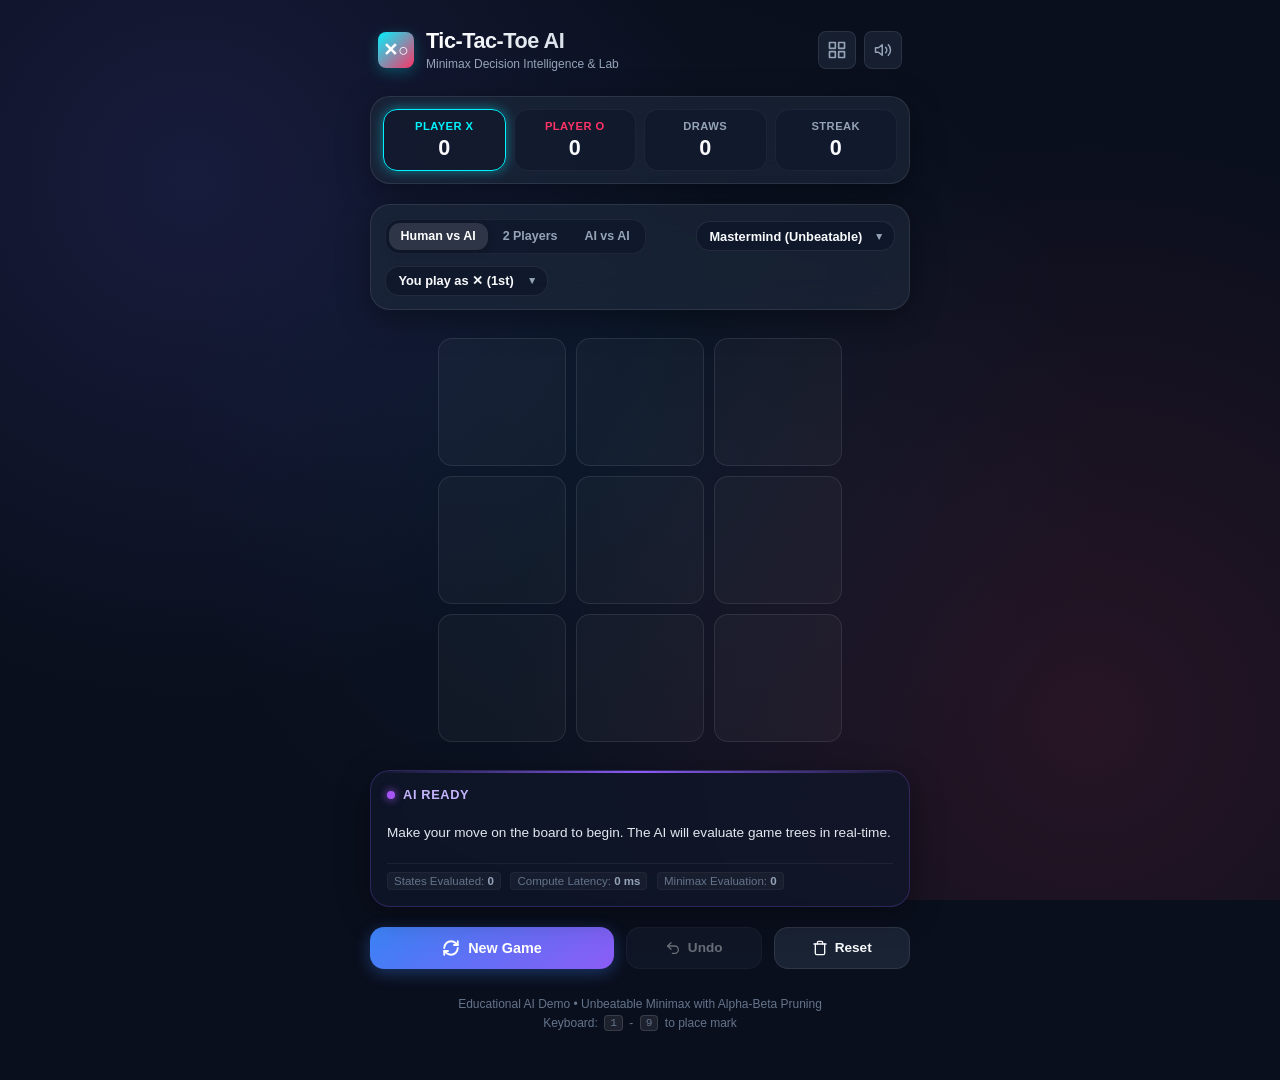
==== index.html @ a11e4f68 "Initial commit: Tic-Tac-Toe AI Showcase & Lab" ====
<!DOCTYPE html>
<html lang="en">
<head>
  <meta charset="UTF-8" />
  <meta name="viewport" content="width=device-width, initial-scale=1.0" />
  <meta name="description" content="An interactive showcase of Tic-Tac-Toe with an unbeatable Minimax AI, Alpha-Beta pruning, real-time reasoning analysis, and dynamic move heatmap." />
  <title>Tic-Tac-Toe AI Showcase & Lab</title>
  <link rel="stylesheet" href="style.css" />
</head>
<body>
  <!-- Confetti Particle Canvas -->
  <canvas id="confettiCanvas"></canvas>

  <main class="app-container">
    <!-- Header -->
    <header class="app-header">
      <div class="logo-group">
        <div class="logo-icon">✕○</div>
        <div class="header-title">
          <h1>Tic-Tac-Toe AI</h1>
          <span class="tagline">Minimax Decision Intelligence & Lab</span>
        </div>
      </div>
      <div class="header-actions">
        <!-- Heatmap Analysis Toggle -->
        <button id="toggleHeatmap" class="icon-btn" title="Toggle Move Evaluation Heatmap" aria-label="Toggle Move Evaluation Heatmap">
          <svg width="20" height="20" viewBox="0 0 24 24" fill="none" stroke="currentColor" stroke-width="2" stroke-linecap="round" stroke-linejoin="round">
            <rect x="3" y="3" width="7" height="7"></rect>
            <rect x="14" y="3" width="7" height="7"></rect>
            <rect x="14" y="14" width="7" height="7"></rect>
            <rect x="3" y="14" width="7" height="7"></rect>
          </svg>
        </button>
        <!-- Audio Mute/Unmute Toggle -->
        <button id="toggleAudio" class="icon-btn" title="Toggle Sound FX" aria-label="Toggle Sound FX">
          <svg width="18" height="18" viewBox="0 0 24 24" fill="none" stroke="currentColor" stroke-width="2" stroke-linecap="round" stroke-linejoin="round">
            <polygon points="11 5 6 9 2 9 2 15 6 15 11 19 11 5"></polygon>
            <path d="M19.07 4.93a10 10 0 0 1 0 14.14M15.54 8.46a5 5 0 0 1 0 7.07"></path>
          </svg>
        </button>
      </div>
    </header>

    <!-- Scoreboard -->
    <section class="glass-card scoreboard" aria-label="Scoreboard">
      <div class="score-card" id="cardX">
        <span class="label player-x">Player X</span>
        <span class="val" id="scoreX">0</span>
      </div>
      <div class="score-card" id="cardO">
        <span class="label player-o">Player O</span>
        <span class="val" id="scoreO">0</span>
      </div>
      <div class="score-card">
        <span class="label">Draws</span>
        <span class="val" id="scoreDraws">0</span>
      </div>
      <div class="score-card">
        <span class="label">Streak</span>
        <span class="val" id="scoreStreak">0</span>
      </div>
    </section>

    <!-- Configuration Bar -->
    <section class="glass-card config-panel">
      <!-- Mode Selection -->
      <div class="control-row">
        <div class="segmented-control" role="tablist" aria-label="Game Mode">
          <button class="segment-btn active" data-mode="pvai" role="tab" aria-selected="true">Human vs AI</button>
          <button class="segment-btn" data-mode="pvp" role="tab" aria-selected="false">2 Players</button>
          <button class="segment-btn" data-mode="aivai" role="tab" aria-selected="false">AI vs AI</button>
        </div>

        <!-- AI Difficulty (PvAI only) -->
        <div class="select-wrapper">
          <select id="difficultySelect" class="custom-select" aria-label="AI Difficulty">
            <option value="hard" selected>Mastermind (Unbeatable)</option>
            <option value="medium">Tactician (Medium)</option>
            <option value="easy">Novice (Easy)</option>
          </select>
          <span class="select-arrow">▼</span>
        </div>
      </div>

      <!-- Secondary Controls -->
      <div class="control-row">
        <!-- Play as X or O -->
        <div class="select-wrapper">
          <select id="playerSelect" class="custom-select" aria-label="Play As">
            <option value="X" selected>You play as ✕ (1st)</option>
            <option value="O">You play as ○ (2nd)</option>
          </select>
          <span class="select-arrow">▼</span>
        </div>

        <!-- Speed selector for AI vs AI mode (hidden by default) -->
        <div class="select-wrapper" style="display: none;">
          <select id="speedSelect" class="custom-select" aria-label="Simulation Speed">
            <option value="slow">Speed: 0.5x (Slow)</option>
            <option value="normal" selected>Speed: 1.0x (Normal)</option>
            <option value="fast">Speed: 2.5x (Fast)</option>
          </select>
          <span class="select-arrow">▼</span>
        </div>
      </div>
    </section>

    <!-- Game Status Notification Banner -->
    <div id="statusBanner" class="status-banner" role="alert" aria-live="polite"></div>

    <!-- 3x3 Board -->
    <section class="board-container">
      <div class="board-grid" id="boardGrid">
        <div class="cell" data-index="0" role="button" tabindex="0" aria-label="Cell 1"></div>
        <div class="cell" data-index="1" role="button" tabindex="0" aria-label="Cell 2"></div>
        <div class="cell" data-index="2" role="button" tabindex="0" aria-label="Cell 3"></div>
        <div class="cell" data-index="3" role="button" tabindex="0" aria-label="Cell 4"></div>
        <div class="cell" data-index="4" role="button" tabindex="0" aria-label="Cell 5"></div>
        <div class="cell" data-index="5" role="button" tabindex="0" aria-label="Cell 6"></div>
        <div class="cell" data-index="6" role="button" tabindex="0" aria-label="Cell 7"></div>
        <div class="cell" data-index="7" role="button" tabindex="0" aria-label="Cell 8"></div>
        <div class="cell" data-index="8" role="button" tabindex="0" aria-label="Cell 9"></div>
      </div>
      <!-- SVG Strike Line Overlay -->
      <svg id="strikeSvg" class="strike-svg-overlay" xmlns="http://www.w3.org/2000/svg"></svg>
    </section>

    <!-- AI Brain & Move Explanation Panel -->
    <section class="glass-card ai-brain-card" aria-label="AI Reasoning Panel">
      <div class="ai-header">
        <div class="ai-status-indicator">
          <span class="pulse-dot" id="pulseDot"></span>
          <span id="aiStatusText">AI Ready</span>
        </div>
      </div>
      <div class="ai-reasoning-text" id="aiReasoning">
        Make your move on the board to begin. The AI will evaluate game trees in real-time.
      </div>
      <div class="ai-metrics">
        <span class="metric-tag">States Evaluated: <b id="metricNodes">0</b></span>
        <span class="metric-tag">Compute Latency: <b id="metricTime">0 ms</b></span>
        <span class="metric-tag">Minimax Evaluation: <b id="metricScore">0</b></span>
      </div>
    </section>

    <!-- Bottom Actions -->
    <section class="actions-row">
      <button id="btnNewGame" class="btn-primary">
        <svg width="18" height="18" viewBox="0 0 24 24" fill="none" stroke="currentColor" stroke-width="2.5" stroke-linecap="round" stroke-linejoin="round">
          <path d="M3 12a9 9 0 0 1 9-9 9.75 9.75 0 0 1 6.74 2.74L21 8"></path>
          <path d="M21 3v5h-5"></path>
          <path d="M21 12a9 9 0 0 1-9 9 9.75 9.75 0 0 1-6.74-2.74L3 16"></path>
          <path d="M3 21v-5h5"></path>
        </svg>
        New Game
      </button>

      <button id="btnUndo" class="btn-secondary" disabled>
        <svg width="16" height="16" viewBox="0 0 24 24" fill="none" stroke="currentColor" stroke-width="2" stroke-linecap="round" stroke-linejoin="round">
          <path d="M9 14 4 9l5-5"></path>
          <path d="M4 9h10.5a5.5 5.5 0 0 1 5.5 5.5v0a5.5 5.5 0 0 1-5.5 5.5H11"></path>
        </svg>
        Undo
      </button>

      <button id="btnResetStats" class="btn-secondary" title="Reset Scoreboard">
        <svg width="16" height="16" viewBox="0 0 24 24" fill="none" stroke="currentColor" stroke-width="2" stroke-linecap="round" stroke-linejoin="round">
          <path d="M3 6h18"></path>
          <path d="M19 6v14c0 1-1 2-2 2H7c-1 0-2-1-2-2V6"></path>
          <path d="M8 6V4c0-1 1-2 2-2h4c1 0 2 1 2 2v2"></path>
        </svg>
        Reset
      </button>
    </section>

    <!-- Footer -->
    <footer class="app-footer">
      <div>Educational AI Demo • Unbeatable Minimax with Alpha-Beta Pruning</div>
      <div class="keyboard-hint">
        <span>Keyboard:</span>
        <span class="kbd-tag">1</span> - <span class="kbd-tag">9</span> to place mark
      </div>
    </footer>
  </main>

  <!-- Scripts -->
  <script src="game.js"></script>
  <script src="ai.js"></script>
  <script src="audio.js"></script>
  <script src="app.js"></script>
</body>
</html>
---- style.css ----
/**
 * Modern Glassmorphism & Cyber-Chic Stylesheet for Tic-Tac-Toe AI Showcase
 */

:root {
  --bg-primary: #0a0f1d;
  --bg-secondary: #0f172a;
  --card-bg: rgba(30, 41, 59, 0.65);
  --card-border: rgba(255, 255, 255, 0.09);
  --cell-bg: rgba(255, 255, 255, 0.03);
  --cell-hover: rgba(255, 255, 255, 0.08);
  --cell-active: rgba(255, 255, 255, 0.12);
  
  --color-x: #00f2fe;
  --color-x-glow: rgba(0, 242, 254, 0.45);
  --color-o: #ff3366;
  --color-o-glow: rgba(255, 51, 102, 0.45);
  
  --color-win: #10b981;
  --color-win-glow: rgba(16, 185, 129, 0.4);
  --color-draw: #f59e0b;
  --color-loss: #ef4444;

  --accent-purple: #8b5cf6;
  --text-main: #f8fafc;
  --text-muted: #94a3b8;
  --text-subtle: #64748b;

  --radius-sm: 8px;
  --radius-md: 14px;
  --radius-lg: 20px;
  --radius-xl: 28px;

  --transition-fast: 0.15s ease;
  --transition-normal: 0.25s cubic-bezier(0.4, 0, 0.2, 1);
  --transition-slow: 0.4s cubic-bezier(0.16, 1, 0.3, 1);
}

* {
  box-sizing: border-box;
  margin: 0;
  padding: 0;
  -webkit-tap-highlight-color: transparent;
}

body {
  font-family: -apple-system, BlinkMacSystemFont, "Segoe UI", Roboto, Helvetica, Arial, sans-serif;
  background-color: var(--bg-primary);
  background-image: 
    radial-gradient(circle at 15% 20%, rgba(99, 102, 241, 0.15) 0%, transparent 40%),
    radial-gradient(circle at 85% 80%, rgba(244, 63, 94, 0.12) 0%, transparent 45%),
    radial-gradient(circle at 50% 50%, rgba(14, 165, 233, 0.06) 0%, transparent 60%);
  background-attachment: fixed;
  color: var(--text-main);
  min-height: 100vh;
  display: flex;
  flex-direction: column;
  align-items: center;
  justify-content: flex-start;
  padding: 1.5rem 1rem 3rem;
  overflow-x: hidden;
}

/* Canvas Confetti */
#confettiCanvas {
  position: fixed;
  top: 0;
  left: 0;
  width: 100vw;
  height: 100vh;
  pointer-events: none;
  z-index: 9999;
}

/* Main Container */
.app-container {
  width: 100%;
  max-width: 540px;
  display: flex;
  flex-direction: column;
  gap: 1.25rem;
}

/* Header */
.app-header {
  display: flex;
  justify-content: space-between;
  align-items: center;
  padding: 0.25rem 0.5rem;
}

.logo-group {
  display: flex;
  align-items: center;
  gap: 0.75rem;
}

.logo-icon {
  width: 36px;
  height: 36px;
  background: linear-gradient(135deg, var(--color-x), var(--color-o));
  border-radius: var(--radius-sm);
  display: flex;
  align-items: center;
  justify-content: center;
  font-weight: 900;
  font-size: 1.1rem;
  color: #fff;
  box-shadow: 0 4px 14px rgba(0, 242, 254, 0.25);
}

.header-title h1 {
  font-size: 1.35rem;
  font-weight: 700;
  letter-spacing: -0.02em;
  background: linear-gradient(90deg, #ffffff, #cbd5e1);
  -webkit-background-clip: text;
  -webkit-text-fill-color: transparent;
}

.header-title .tagline {
  font-size: 0.75rem;
  color: var(--text-muted);
  font-weight: 500;
}

.header-actions {
  display: flex;
  align-items: center;
  gap: 0.5rem;
}

.icon-btn {
  background: var(--card-bg);
  border: 1px solid var(--card-border);
  color: var(--text-muted);
  width: 38px;
  height: 38px;
  border-radius: var(--radius-sm);
  display: inline-flex;
  align-items: center;
  justify-content: center;
  cursor: pointer;
  transition: var(--transition-fast);
  backdrop-filter: blur(12px);
}

.icon-btn:hover {
  background: var(--cell-hover);
  color: var(--text-main);
  border-color: rgba(255, 255, 255, 0.2);
}

.icon-btn.active {
  background: rgba(139, 92, 246, 0.2);
  border-color: var(--accent-purple);
  color: #c4b5fd;
}

/* Glass Card */
.glass-card {
  background: var(--card-bg);
  border: 1px solid var(--card-border);
  border-radius: var(--radius-lg);
  backdrop-filter: blur(16px);
  -webkit-backdrop-filter: blur(16px);
  box-shadow: 0 8px 32px 0 rgba(0, 0, 0, 0.36);
  padding: 1rem;
}

/* Scoreboard */
.scoreboard {
  display: grid;
  grid-template-columns: repeat(4, 1fr);
  gap: 0.5rem;
  padding: 0.75rem;
}

.score-card {
  background: rgba(15, 23, 42, 0.6);
  border: 1px solid rgba(255, 255, 255, 0.05);
  border-radius: var(--radius-md);
  padding: 0.6rem 0.4rem;
  text-align: center;
  display: flex;
  flex-direction: column;
  gap: 0.2rem;
  transition: var(--transition-normal);
  position: relative;
  overflow: hidden;
}

.score-card.active-turn {
  border-color: var(--color-x);
  box-shadow: 0 0 12px var(--color-x-glow);
}

.score-card.active-turn-o {
  border-color: var(--color-o);
  box-shadow: 0 0 12px var(--color-o-glow);
}

.score-card .label {
  font-size: 0.7rem;
  font-weight: 600;
  text-transform: uppercase;
  letter-spacing: 0.04em;
  color: var(--text-muted);
}

.score-card .label.player-x { color: var(--color-x); }
.score-card .label.player-o { color: var(--color-o); }

.score-card .val {
  font-size: 1.35rem;
  font-weight: 700;
  color: var(--text-main);
  font-variant-numeric: tabular-nums;
}

/* Game Config / Controls Bar */
.config-panel {
  display: flex;
  flex-direction: column;
  gap: 0.75rem;
  padding: 0.85rem;
}

.control-row {
  display: flex;
  align-items: center;
  justify-content: space-between;
  gap: 0.75rem;
  flex-wrap: wrap;
}

.segmented-control {
  display: inline-flex;
  background: rgba(15, 23, 42, 0.7);
  border: 1px solid rgba(255, 255, 255, 0.06);
  border-radius: var(--radius-md);
  padding: 3px;
  gap: 3px;
}

.segment-btn {
  background: transparent;
  border: none;
  color: var(--text-muted);
  font-size: 0.78rem;
  font-weight: 600;
  padding: 0.4rem 0.75rem;
  border-radius: calc(var(--radius-md) - 3px);
  cursor: pointer;
  transition: var(--transition-fast);
}

.segment-btn:hover {
  color: var(--text-main);
}

.segment-btn.active {
  background: rgba(255, 255, 255, 0.12);
  color: #fff;
  box-shadow: 0 2px 8px rgba(0, 0, 0, 0.2);
}

.select-wrapper {
  position: relative;
  display: inline-flex;
  align-items: center;
}

.custom-select {
  appearance: none;
  background: rgba(15, 23, 42, 0.8);
  border: 1px solid rgba(255, 255, 255, 0.08);
  color: var(--text-main);
  font-size: 0.8rem;
  font-weight: 600;
  padding: 0.4rem 2rem 0.4rem 0.8rem;
  border-radius: var(--radius-md);
  cursor: pointer;
  outline: none;
}

.custom-select:focus {
  border-color: var(--accent-purple);
}

.select-arrow {
  position: absolute;
  right: 0.7rem;
  pointer-events: none;
  font-size: 0.65rem;
  color: var(--text-muted);
}

/* Board Section */
.board-container {
  position: relative;
  width: 100%;
  aspect-ratio: 1 / 1;
  max-width: 420px;
  margin: 0 auto;
  display: flex;
  align-items: center;
  justify-content: center;
  padding: 0.5rem;
}

.board-grid {
  display: grid;
  grid-template-columns: repeat(3, 1fr);
  grid-template-rows: repeat(3, 1fr);
  gap: 10px;
  width: 100%;
  height: 100%;
  position: relative;
}

/* Individual Cell */
.cell {
  background: var(--cell-bg);
  border: 1px solid var(--card-border);
  border-radius: var(--radius-md);
  display: flex;
  align-items: center;
  justify-content: center;
  cursor: pointer;
  position: relative;
  transition: all var(--transition-fast);
  user-select: none;
  overflow: hidden;
}

.cell:hover:not(.occupied):not(.disabled) {
  background: var(--cell-hover);
  border-color: rgba(255, 255, 255, 0.2);
  transform: translateY(-2px);
  box-shadow: 0 6px 20px rgba(0, 0, 0, 0.25);
}

.cell:active:not(.occupied):not(.disabled) {
  transform: scale(0.97);
  background: var(--cell-active);
}

.cell.occupied {
  cursor: default;
}

.cell.winning-cell {
  background: rgba(16, 185, 129, 0.15);
  border-color: var(--color-win);
  box-shadow: 0 0 20px var(--color-win-glow);
  animation: pulseWin 1.5s infinite alternate ease-in-out;
}

@keyframes pulseWin {
  0% { transform: scale(1); }
  100% { transform: scale(1.03); }
}

/* SVG Marks */
.mark-svg {
  width: 65%;
  height: 65%;
}

.mark-x path {
  stroke: var(--color-x);
  stroke-width: 12;
  stroke-linecap: round;
  filter: drop-shadow(0 0 8px var(--color-x-glow));
  stroke-dasharray: 140;
  stroke-dashoffset: 140;
  animation: drawStroke 0.28s ease forwards;
}

.mark-x path:nth-child(2) {
  animation-delay: 0.12s;
}

.mark-o circle {
  stroke: var(--color-o);
  stroke-width: 12;
  stroke-linecap: round;
  fill: none;
  filter: drop-shadow(0 0 8px var(--color-o-glow));
  stroke-dasharray: 280;
  stroke-dashoffset: 280;
  animation: drawStroke 0.35s ease forwards;
}

@keyframes drawStroke {
  to {
    stroke-dashoffset: 0;
  }
}

/* Heatmap Badge on Cell */
.heatmap-badge {
  position: absolute;
  bottom: 6px;
  right: 6px;
  font-size: 0.65rem;
  font-weight: 700;
  padding: 2px 6px;
  border-radius: 4px;
  pointer-events: none;
  opacity: 0;
  transform: scale(0.8);
  transition: var(--transition-fast);
}

.show-heatmap .heatmap-badge {
  opacity: 1;
  transform: scale(1);
}

.badge-win {
  background: rgba(16, 185, 129, 0.25);
  color: #34d399;
  border: 1px solid rgba(16, 185, 129, 0.4);
}

.badge-draw {
  background: rgba(245, 158, 11, 0.2);
  color: #fbbf24;
  border: 1px solid rgba(245, 158, 11, 0.4);
}

.badge-loss {
  background: rgba(239, 68, 68, 0.2);
  color: #f87171;
  border: 1px solid rgba(239, 68, 68, 0.4);
}

/* SVG Winning Line Overlay */
.strike-svg-overlay {
  position: absolute;
  top: 0;
  left: 0;
  width: 100%;
  height: 100%;
  pointer-events: none;
  z-index: 10;
}

.strike-line {
  stroke: #ffffff;
  stroke-width: 6;
  stroke-linecap: round;
  filter: drop-shadow(0 0 10px rgba(255, 255, 255, 0.8)) drop-shadow(0 0 20px var(--color-win));
  stroke-dasharray: 500;
  stroke-dashoffset: 500;
  animation: drawStrike 0.35s ease-out forwards;
}

@keyframes drawStrike {
  to {
    stroke-dashoffset: 0;
  }
}

/* AI Brain & Pedagogical Reasoning Panel */
.ai-brain-card {
  display: flex;
  flex-direction: column;
  gap: 0.6rem;
  background: rgba(15, 23, 42, 0.75);
  border: 1px solid rgba(139, 92, 246, 0.25);
  position: relative;
  overflow: hidden;
}

.ai-brain-card::before {
  content: '';
  position: absolute;
  top: 0;
  left: 0;
  width: 100%;
  height: 2px;
  background: linear-gradient(90deg, transparent, var(--accent-purple), transparent);
  animation: scanline 2.5s infinite ease-in-out;
}

@keyframes scanline {
  0% { transform: translateX(-100%); }
  100% { transform: translateX(100%); }
}

.ai-header {
  display: flex;
  align-items: center;
  justify-content: space-between;
}

.ai-status-indicator {
  display: flex;
  align-items: center;
  gap: 0.5rem;
  font-size: 0.8rem;
  font-weight: 700;
  color: #c4b5fd;
  text-transform: uppercase;
  letter-spacing: 0.05em;
}

.pulse-dot {
  width: 8px;
  height: 8px;
  border-radius: 50%;
  background: #a855f7;
  box-shadow: 0 0 8px #a855f7;
}

.pulse-dot.thinking {
  background: #38bdf8;
  box-shadow: 0 0 10px #38bdf8;
  animation: pulseDot 0.8s infinite alternate ease-in-out;
}

@keyframes pulseDot {
  0% { transform: scale(0.8); opacity: 0.6; }
  100% { transform: scale(1.4); opacity: 1; }
}

.ai-reasoning-text {
  font-size: 0.85rem;
  line-height: 1.45;
  color: #e2e8f0;
  min-height: 2.6rem;
  display: flex;
  align-items: center;
}

.ai-metrics {
  display: flex;
  align-items: center;
  gap: 0.6rem;
  font-size: 0.72rem;
  color: var(--text-subtle);
  border-top: 1px solid rgba(255, 255, 255, 0.06);
  padding-top: 0.5rem;
  flex-wrap: wrap;
}

.metric-tag {
  background: rgba(255, 255, 255, 0.04);
  padding: 2px 6px;
  border-radius: 4px;
  border: 1px solid rgba(255, 255, 255, 0.04);
}

.metric-tag b {
  color: var(--text-muted);
}

/* Action Buttons */
.actions-row {
  display: flex;
  gap: 0.75rem;
  width: 100%;
}

.btn-primary {
  flex: 2;
  background: linear-gradient(135deg, #3b82f6, #8b5cf6);
  border: none;
  color: #fff;
  font-size: 0.9rem;
  font-weight: 700;
  padding: 0.75rem 1.25rem;
  border-radius: var(--radius-md);
  cursor: pointer;
  display: inline-flex;
  align-items: center;
  justify-content: center;
  gap: 0.5rem;
  transition: var(--transition-fast);
  box-shadow: 0 4px 16px rgba(59, 130, 246, 0.35);
}

.btn-primary:hover {
  transform: translateY(-1px);
  box-shadow: 0 6px 20px rgba(59, 130, 246, 0.45);
}

.btn-primary:active {
  transform: translateY(1px);
}

.btn-secondary {
  flex: 1;
  background: rgba(30, 41, 59, 0.8);
  border: 1px solid var(--card-border);
  color: var(--text-main);
  font-size: 0.85rem;
  font-weight: 600;
  padding: 0.75rem 1rem;
  border-radius: var(--radius-md);
  cursor: pointer;
  display: inline-flex;
  align-items: center;
  justify-content: center;
  gap: 0.4rem;
  transition: var(--transition-fast);
}

.btn-secondary:hover:not(:disabled) {
  background: rgba(255, 255, 255, 0.08);
  border-color: rgba(255, 255, 255, 0.2);
}

.btn-secondary:disabled {
  opacity: 0.4;
  cursor: not-allowed;
}

/* Game Status Banner (Win / Draw) */
.status-banner {
  text-align: center;
  padding: 0.6rem 1rem;
  border-radius: var(--radius-md);
  font-size: 0.95rem;
  font-weight: 700;
  display: none;
  animation: popIn 0.3s cubic-bezier(0.175, 0.885, 0.32, 1.275);
}

.status-banner.show {
  display: block;
}

.status-banner.win-x {
  background: rgba(0, 242, 254, 0.15);
  border: 1px solid var(--color-x);
  color: var(--color-x);
}

.status-banner.win-o {
  background: rgba(255, 51, 102, 0.15);
  border: 1px solid var(--color-o);
  color: var(--color-o);
}

.status-banner.draw {
  background: rgba(245, 158, 11, 0.15);
  border: 1px solid var(--color-draw);
  color: var(--color-draw);
}

@keyframes popIn {
  0% { transform: scale(0.9); opacity: 0; }
  100% { transform: scale(1); opacity: 1; }
}

/* Footer / Educational Tip */
.app-footer {
  text-align: center;
  font-size: 0.75rem;
  color: var(--text-subtle);
  margin-top: 0.5rem;
}

.keyboard-hint {
  display: flex;
  align-items: center;
  justify-content: center;
  gap: 0.4rem;
  margin-top: 0.25rem;
}

.kbd-tag {
  background: rgba(255, 255, 255, 0.08);
  border: 1px solid rgba(255, 255, 255, 0.12);
  padding: 1px 5px;
  border-radius: 4px;
  font-family: monospace;
  font-size: 0.7rem;
}

/* Responsive adjustments */
@media (max-width: 480px) {
  .app-container {
    gap: 1rem;
  }
  .board-container {
    max-width: 320px;
  }
  .header-title h1 {
    font-size: 1.2rem;
  }
  .score-card .val {
    font-size: 1.15rem;
  }
}
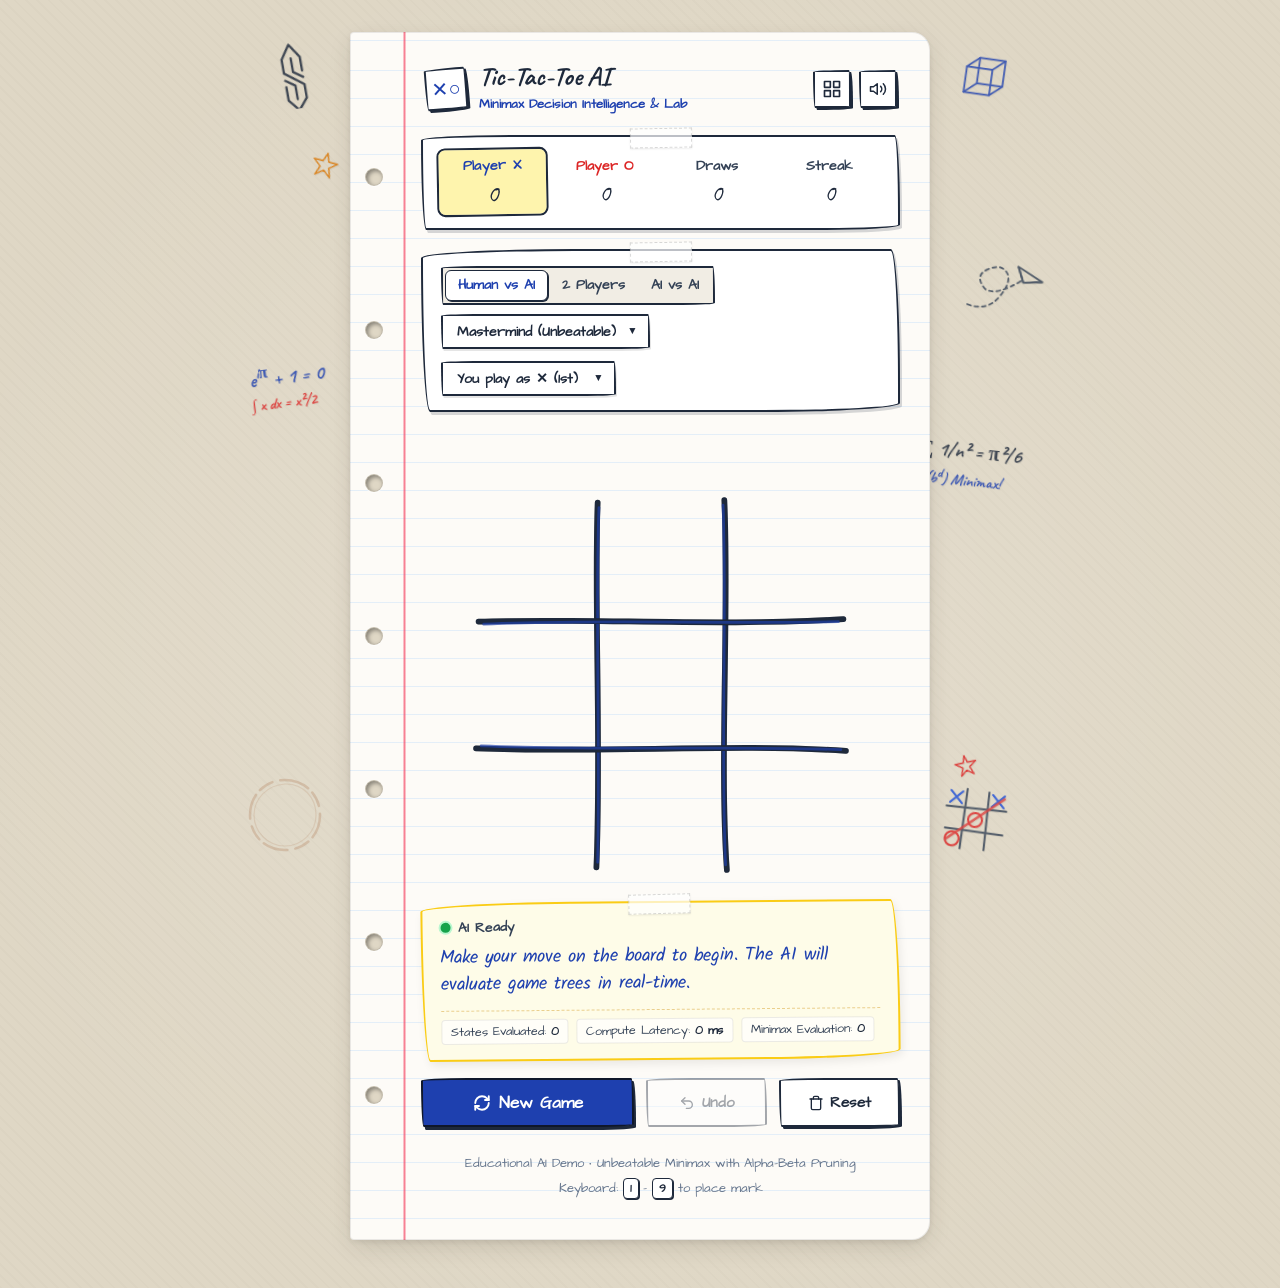
==== commit 67a7de12: "Design experiment: Last page of notebook aesthetic with rough hand-drawn grid, margin doodles, and h" ====
--- a/index.html
+++ b/index.html
@@ -5,13 +5,97 @@
   <meta name="viewport" content="width=device-width, initial-scale=1.0" />
   <meta name="description" content="An interactive showcase of Tic-Tac-Toe with an unbeatable Minimax AI, Alpha-Beta pruning, real-time reasoning analysis, and dynamic move heatmap." />
   <title>Tic-Tac-Toe AI Showcase & Lab</title>
+  <!-- Google Fonts for Notebook & Handwritten Theme -->
+  <link rel="preconnect" href="https://fonts.googleapis.com">
+  <link rel="preconnect" href="https://fonts.gstatic.com" crossorigin>
+  <link href="https://fonts.googleapis.com/css2?family=Architects+Daughter&family=Caveat:wght@400;600;700&family=Kalam:wght@300;400;700&family=Patrick+Hand&family=Permanent+Marker&display=swap" rel="stylesheet">
   <link rel="stylesheet" href="style.css" />
 </head>
 <body>
   <!-- Confetti Particle Canvas -->
   <canvas id="confettiCanvas"></canvas>
 
-  <main class="app-container">
+  <!-- Ambient Notebook Margin Doodles Layer -->
+  <div class="doodle-layer" aria-hidden="true">
+    <!-- Top-Left: The Classic "Cool S" / Super S -->
+    <svg class="doodle doodle-cool-s" viewBox="0 0 50 80">
+      <path d="M 15 25 L 25 10 L 35 25 M 15 25 L 15 40 M 25 25 L 25 40 M 35 25 L 35 40 M 15 40 L 35 55 M 25 40 L 35 47 M 15 48 L 25 55 M 15 55 L 15 70 M 25 55 L 25 70 M 35 55 L 35 70 M 15 70 L 25 82 L 35 70" fill="none" stroke="currentColor" stroke-width="2.5" stroke-linecap="round" stroke-linejoin="round"/>
+    </svg>
+
+    <!-- Top-Right: 3D Impossible Wireframe Cube -->
+    <svg class="doodle doodle-cube" viewBox="0 0 70 70">
+      <polygon points="12,22 42,22 42,52 12,52" fill="none" stroke="currentColor" stroke-width="2" stroke-linecap="round" stroke-linejoin="round"/>
+      <polygon points="26,10 56,10 56,40 26,40" fill="none" stroke="currentColor" stroke-width="2" stroke-linecap="round" stroke-linejoin="round" stroke-dasharray="1 0"/>
+      <line x1="12" y1="22" x2="26" y2="10" stroke="currentColor" stroke-width="2" stroke-linecap="round"/>
+      <line x1="42" y1="22" x2="56" y2="10" stroke="currentColor" stroke-width="2" stroke-linecap="round"/>
+      <line x1="42" y1="52" x2="56" y2="40" stroke="currentColor" stroke-width="2" stroke-linecap="round"/>
+      <line x1="12" y1="52" x2="26" y2="40" stroke="currentColor" stroke-width="2" stroke-linecap="round"/>
+    </svg>
+
+    <!-- Right Margin: Paper Airplane with loop trail -->
+    <svg class="doodle doodle-plane" viewBox="0 0 100 80">
+      <path d="M 10 65 Q 30 75 45 60 T 55 35 T 35 30 T 30 50 Q 40 60 70 45" fill="none" stroke="currentColor" stroke-width="1.8" stroke-dasharray="4 4" stroke-linecap="round"/>
+      <g transform="translate(68, 30) rotate(15)">
+        <polygon points="0,0 28,12 8,16" fill="none" stroke="currentColor" stroke-width="2" stroke-linejoin="round"/>
+        <line x1="0" y1="0" x2="8" y2="16" stroke="currentColor" stroke-width="2"/>
+        <line x1="28" y1="12" x2="16" y2="14" stroke="currentColor" stroke-width="1.5"/>
+      </g>
+    </svg>
+
+    <!-- Left Margin: Math Formula Notes -->
+    <div class="doodle doodle-math doodle-math-1">
+      <span>e<sup>iπ</sup> + 1 = 0</span>
+      <span class="sub-doodle">∫ x dx = x²/2</span>
+    </div>
+
+    <!-- Right Margin: Second Math Note -->
+    <div class="doodle doodle-math doodle-math-2">
+      <span>∑ 1/n² = π²/6</span>
+      <span class="sub-doodle">O(b<sup>d</sup>) Minimax!</span>
+    </div>
+
+    <!-- Hand-drawn 5-point Stars -->
+    <svg class="doodle doodle-star doodle-star-1" viewBox="0 0 40 40">
+      <path d="M 20 4 L 24 15 L 36 15 L 26 23 L 30 35 L 20 27 L 10 35 L 14 23 L 4 15 L 16 15 Z" fill="none" stroke="currentColor" stroke-width="2" stroke-linejoin="round" stroke-linecap="round"/>
+    </svg>
+    <svg class="doodle doodle-star doodle-star-2" viewBox="0 0 40 40">
+      <path d="M 20 5 L 23 15 L 35 15 L 25 22 L 29 33 L 20 26 L 11 33 L 15 22 L 5 15 L 17 15 Z" fill="none" stroke="currentColor" stroke-width="2" stroke-linejoin="round" stroke-linecap="round"/>
+    </svg>
+
+    <!-- Bottom Left: Coffee Ring Stain / Ink Blot -->
+    <svg class="doodle doodle-coffee" viewBox="0 0 90 90">
+      <path d="M 45 10 C 65 10 80 25 80 45 C 80 65 65 80 45 80 C 25 80 10 65 10 45 C 10 25 25 10 45 10 Z" fill="none" stroke="currentColor" stroke-width="2.5" stroke-dasharray="25 6 15 8" stroke-linecap="round"/>
+      <path d="M 46 14 C 63 14 76 27 76 45 C 76 62 62 76 45 76 C 28 76 14 62 14 45 C 14 29 27 15 45 14 Z" fill="none" stroke="currentColor" stroke-width="1.2" opacity="0.6"/>
+    </svg>
+
+    <!-- Bottom Right: Mini Scratched Tic-Tac-Toe Game in the margin -->
+    <svg class="doodle doodle-minigame" viewBox="0 0 70 70">
+      <line x1="24" y1="5" x2="23" y2="65" stroke="currentColor" stroke-width="2" stroke-linecap="round"/>
+      <line x1="46" y1="6" x2="47" y2="64" stroke="currentColor" stroke-width="2" stroke-linecap="round"/>
+      <line x1="5" y1="24" x2="65" y2="23" stroke="currentColor" stroke-width="2" stroke-linecap="round"/>
+      <line x1="6" y1="46" x2="64" y2="47" stroke="currentColor" stroke-width="2" stroke-linecap="round"/>
+      <!-- Moves in mini game -->
+      <path d="M 8 8 L 20 20 M 20 8 L 8 20" stroke="#1d4ed8" stroke-width="2" stroke-linecap="round"/>
+      <circle cx="35" cy="35" r="7" fill="none" stroke="#dc2626" stroke-width="2"/>
+      <path d="M 50 8 L 62 20 M 62 8 L 50 20" stroke="#1d4ed8" stroke-width="2" stroke-linecap="round"/>
+      <circle cx="14" cy="56" r="7" fill="none" stroke="#dc2626" stroke-width="2"/>
+      <path d="M 8 57 L 62 11" stroke="#dc2626" stroke-width="2.5" stroke-linecap="round" opacity="0.8"/>
+    </svg>
+  </div>
+
+  <div class="notebook-sheet">
+    <!-- Notebook Binder Punch Holes / Spiral Rings -->
+    <div class="notebook-holes" aria-hidden="true">
+      <span class="hole"></span>
+      <span class="hole"></span>
+      <span class="hole"></span>
+      <span class="hole"></span>
+      <span class="hole"></span>
+      <span class="hole"></span>
+      <span class="hole"></span>
+    </div>
+
+    <main class="app-container">
     <!-- Header -->
     <header class="app-header">
       <div class="logo-group">
@@ -108,8 +192,21 @@
     <!-- Game Status Notification Banner -->
     <div id="statusBanner" class="status-banner" role="alert" aria-live="polite"></div>
 
-    <!-- 3x3 Board -->
+    <!-- 3x3 Board with Rough Hand-Drawn Grid -->
     <section class="board-container">
+      <!-- SVG Rough Hand-Drawn Grid Lines (# Hash Mark) -->
+      <svg id="roughGridSvg" class="rough-grid-svg" viewBox="0 0 300 300" preserveAspectRatio="none" xmlns="http://www.w3.org/2000/svg" aria-hidden="true">
+        <!-- 2 Vertical rough ballpoint lines with hand-drawn wobble and double stroke -->
+        <path class="rough-line rough-v1" d="M 100 6 C 97 85, 103 195, 99 294" />
+        <path class="rough-line rough-v1-double" d="M 101 10 C 98 88, 102 192, 100 290" />
+        <path class="rough-line rough-v2" d="M 200 4 C 204 90, 196 210, 202 296" />
+        <path class="rough-line rough-v2-double" d="M 199 8 C 202 92, 197 208, 201 292" />
+        <!-- 2 Horizontal rough ballpoint lines with hand-drawn wobble and double stroke -->
+        <path class="rough-line rough-h1" d="M 6 100 C 92 97, 195 104, 294 98" />
+        <path class="rough-line rough-h1-double" d="M 10 102 C 94 98, 193 102, 290 100" />
+        <path class="rough-line rough-h2" d="M 4 200 C 105 204, 208 196, 296 202" />
+        <path class="rough-line rough-h2-double" d="M 8 198 C 103 202, 206 198, 292 201" />
+      </svg>
       <div class="board-grid" id="boardGrid">
         <div class="cell" data-index="0" role="button" tabindex="0" aria-label="Cell 1"></div>
         <div class="cell" data-index="1" role="button" tabindex="0" aria-label="Cell 2"></div>
@@ -182,6 +279,7 @@
       </div>
     </footer>
   </main>
+  </div><!-- /.notebook-sheet -->
 
   <!-- Scripts -->
   <script src="game.js"></script>
--- a/style.css
+++ b/style.css
@@ -1,39 +1,39 @@
 /**
- * Modern Glassmorphism & Cyber-Chic Stylesheet for Tic-Tac-Toe AI Showcase
+ * 📝 Last Page of Notebook Theme - Tic-Tac-Toe AI Showcase
+ * Authentic handwritten typography, rough hand-drawn grid, margin doodles, and ballpoint pen marks.
  */
 
 :root {
-  --bg-primary: #0a0f1d;
-  --bg-secondary: #0f172a;
-  --card-bg: rgba(30, 41, 59, 0.65);
-  --card-border: rgba(255, 255, 255, 0.09);
-  --cell-bg: rgba(255, 255, 255, 0.03);
-  --cell-hover: rgba(255, 255, 255, 0.08);
-  --cell-active: rgba(255, 255, 255, 0.12);
-  
-  --color-x: #00f2fe;
-  --color-x-glow: rgba(0, 242, 254, 0.45);
-  --color-o: #ff3366;
-  --color-o-glow: rgba(255, 51, 102, 0.45);
-  
-  --color-win: #10b981;
-  --color-win-glow: rgba(16, 185, 129, 0.4);
-  --color-draw: #f59e0b;
-  --color-loss: #ef4444;
-
-  --accent-purple: #8b5cf6;
-  --text-main: #f8fafc;
-  --text-muted: #94a3b8;
-  --text-subtle: #64748b;
-
-  --radius-sm: 8px;
-  --radius-md: 14px;
-  --radius-lg: 20px;
-  --radius-xl: 28px;
-
+  /* Desk & Notebook Canvas */
+  --desk-bg: #dfd7c5;
+  --paper-bg: #fdfbf7;
+  --paper-ruled: rgba(147, 197, 253, 0.45);
+  --paper-margin: rgba(244, 63, 94, 0.65);
+  --paper-shadow: 0 8px 24px -4px rgba(60, 50, 40, 0.18), 0 2px 6px rgba(0, 0, 0, 0.08);
+
+  /* Pen & Pencil Inks */
+  --ink-blue: #1e40af;          /* Classic Pilot G2 blue ballpoint */
+  --ink-blue-light: #3b82f6;
+  --ink-red: #dc2626;           /* Red ballpoint / teacher pen */
+  --ink-red-light: #ef4444;
+  --pencil-graphite: #334155;   /* HB graphite pencil */
+  --pencil-dark: #1e293b;       /* Dark graphite / black pen */
+  --pencil-faint: #64748b;
+  --highlighter-yellow: rgba(254, 240, 138, 0.7);
+  --highlighter-green: rgba(187, 247, 208, 0.75);
+  --sticky-bg: #fefce8;         /* Pale yellow Post-it note */
+  --sticky-border: #facc15;
+  --tape-color: rgba(255, 255, 255, 0.7);
+
+  /* Handwritten Typography */
+  --font-title: 'Permanent Marker', 'Caveat', cursive;
+  --font-hand: 'Caveat', cursive;
+  --font-draft: 'Architects Daughter', cursive;
+  --font-body: 'Kalam', 'Patrick Hand', cursive;
+
+  /* Transitions */
   --transition-fast: 0.15s ease;
   --transition-normal: 0.25s cubic-bezier(0.4, 0, 0.2, 1);
-  --transition-slow: 0.4s cubic-bezier(0.16, 1, 0.3, 1);
 }
 
 * {
@@ -44,21 +44,21 @@
 }
 
 body {
-  font-family: -apple-system, BlinkMacSystemFont, "Segoe UI", Roboto, Helvetica, Arial, sans-serif;
-  background-color: var(--bg-primary);
+  font-family: var(--font-body);
+  background-color: var(--desk-bg);
+  /* Wooden / study desk surface pattern */
   background-image: 
-    radial-gradient(circle at 15% 20%, rgba(99, 102, 241, 0.15) 0%, transparent 40%),
-    radial-gradient(circle at 85% 80%, rgba(244, 63, 94, 0.12) 0%, transparent 45%),
-    radial-gradient(circle at 50% 50%, rgba(14, 165, 233, 0.06) 0%, transparent 60%);
-  background-attachment: fixed;
-  color: var(--text-main);
+    radial-gradient(circle at 50% 50%, rgba(255, 255, 255, 0.15) 0%, transparent 80%),
+    repeating-linear-gradient(45deg, rgba(0, 0, 0, 0.015) 0px, rgba(0, 0, 0, 0.015) 2px, transparent 2px, transparent 8px);
+  color: var(--pencil-dark);
   min-height: 100vh;
   display: flex;
   flex-direction: column;
   align-items: center;
   justify-content: flex-start;
-  padding: 1.5rem 1rem 3rem;
+  padding: 2rem 1rem 3rem;
   overflow-x: hidden;
+  position: relative;
 }
 
 /* Canvas Confetti */
@@ -72,21 +72,202 @@
   z-index: 9999;
 }
 
-/* Main Container */
+/* ----------------------------------------------------
+   Ambient Notebook Margin Doodles Layer
+   ---------------------------------------------------- */
+.doodle-layer {
+  position: fixed;
+  top: 0;
+  left: 0;
+  width: 100vw;
+  height: 100vh;
+  pointer-events: none;
+  z-index: 1;
+  overflow: hidden;
+}
+
+.doodle {
+  position: absolute;
+  color: var(--ink-blue);
+  opacity: 0.82;
+  filter: drop-shadow(1px 1px 0px rgba(0, 0, 0, 0.06));
+}
+
+/* The Cool "S" / Super S */
+.doodle-cool-s {
+  top: 35px;
+  left: calc(50% - 370px);
+  width: 46px;
+  height: 74px;
+  transform: rotate(-10deg);
+  color: var(--pencil-dark);
+}
+
+/* 3D Wireframe Cube */
+.doodle-cube {
+  top: 50px;
+  right: calc(50% - 375px);
+  width: 60px;
+  height: 60px;
+  transform: rotate(8deg);
+  color: var(--ink-blue);
+}
+
+/* Paper Airplane with trail */
+.doodle-plane {
+  top: 240px;
+  right: calc(50% - 410px);
+  width: 95px;
+  height: 75px;
+  transform: rotate(-5deg);
+  color: var(--pencil-graphite);
+}
+
+/* Math Notes in Margins */
+.doodle-math {
+  font-family: var(--font-hand);
+  font-size: 1.25rem;
+  font-weight: 700;
+  display: flex;
+  flex-direction: column;
+  line-height: 1.2;
+}
+
+.doodle-math-1 {
+  top: 360px;
+  left: calc(50% - 390px);
+  transform: rotate(-7deg);
+  color: var(--ink-blue);
+}
+
+.doodle-math-1 .sub-doodle {
+  font-size: 1rem;
+  color: var(--ink-red);
+  margin-top: 4px;
+}
+
+.doodle-math-2 {
+  top: 440px;
+  right: calc(50% - 380px);
+  transform: rotate(6deg);
+  color: var(--pencil-dark);
+}
+
+.doodle-math-2 .sub-doodle {
+  font-size: 1rem;
+  color: var(--ink-blue);
+  margin-top: 4px;
+}
+
+/* Doodle Stars */
+.doodle-star-1 {
+  top: 150px;
+  left: calc(50% - 330px);
+  width: 30px;
+  height: 30px;
+  transform: rotate(15deg);
+  color: #d97706; /* Pencil yellow-orange */
+}
+
+.doodle-star-2 {
+  bottom: 120px;
+  right: calc(50% - 340px);
+  width: 28px;
+  height: 28px;
+  transform: rotate(-12deg);
+  color: var(--ink-red);
+}
+
+/* Coffee Stain */
+.doodle-coffee {
+  bottom: 40px;
+  left: calc(50% - 400px);
+  width: 90px;
+  height: 90px;
+  color: #92400e;
+  opacity: 0.18;
+}
+
+/* Scratched Mini Tic-Tac-Toe Game */
+.doodle-minigame {
+  bottom: 45px;
+  right: calc(50% - 370px);
+  width: 70px;
+  height: 70px;
+  transform: rotate(7deg);
+  color: var(--pencil-graphite);
+}
+
+/* Responsive Doodle hiding on small screens */
+@media (max-width: 820px) {
+  .doodle-cube, .doodle-plane, .doodle-math-2, .doodle-minigame {
+    display: none;
+  }
+}
+@media (max-width: 680px) {
+  .doodle-layer {
+    display: none;
+  }
+}
+
+/* ----------------------------------------------------
+   The Notebook Sheet (Paper Canvas)
+   ---------------------------------------------------- */
+.notebook-sheet {
+  position: relative;
+  width: 100%;
+  max-width: 580px;
+  background-color: var(--paper-bg);
+  /* Classic notebook ruled lines and vertical red margin line */
+  background-image: 
+    linear-gradient(to right, transparent 52px, var(--paper-margin) 53px, var(--paper-margin) 54px, transparent 55px),
+    repeating-linear-gradient(transparent, transparent 27px, var(--paper-ruled) 28px);
+  background-position: 0 10px;
+  border-radius: 4px 18px 18px 4px;
+  box-shadow: var(--paper-shadow);
+  padding: 1.8rem 1.8rem 2.5rem 4.4rem;
+  border: 1px solid rgba(0, 0, 0, 0.08);
+  z-index: 5;
+}
+
+/* Notebook Binder Punch Holes on the Left */
+.notebook-holes {
+  position: absolute;
+  left: 14px;
+  top: 0;
+  bottom: 0;
+  display: flex;
+  flex-direction: column;
+  justify-content: space-evenly;
+  align-items: center;
+  pointer-events: none;
+}
+
+.notebook-holes .hole {
+  width: 18px;
+  height: 18px;
+  border-radius: 50%;
+  background-color: var(--desk-bg);
+  box-shadow: inset 2px 2px 4px rgba(0, 0, 0, 0.4), 0 1px 1px rgba(255, 255, 255, 0.7);
+  border: 1px solid rgba(0, 0, 0, 0.12);
+}
+
+/* Main Container inside Notebook Sheet */
 .app-container {
   width: 100%;
-  max-width: 540px;
   display: flex;
   flex-direction: column;
-  gap: 1.25rem;
-}
-
-/* Header */
+  gap: 1.2rem;
+}
+
+/* ----------------------------------------------------
+   Header
+   ---------------------------------------------------- */
 .app-header {
   display: flex;
   justify-content: space-between;
   align-items: center;
-  padding: 0.25rem 0.5rem;
+  padding: 0 0.2rem;
 }
 
 .logo-group {
@@ -96,32 +277,34 @@
 }
 
 .logo-icon {
-  width: 36px;
-  height: 36px;
-  background: linear-gradient(135deg, var(--color-x), var(--color-o));
-  border-radius: var(--radius-sm);
+  width: 42px;
+  height: 42px;
+  background: #fff;
+  border: 2px solid var(--pencil-dark);
+  border-radius: 255px 15px 225px 15px/15px 225px 15px 255px;
   display: flex;
   align-items: center;
   justify-content: center;
-  font-weight: 900;
-  font-size: 1.1rem;
-  color: #fff;
-  box-shadow: 0 4px 14px rgba(0, 242, 254, 0.25);
+  font-family: var(--font-title);
+  font-size: 1.25rem;
+  color: var(--ink-blue);
+  box-shadow: 2px 2px 0px var(--pencil-dark);
+  transform: rotate(-4deg);
 }
 
 .header-title h1 {
-  font-size: 1.35rem;
+  font-family: var(--font-title);
+  font-size: 1.65rem;
+  letter-spacing: -0.01em;
+  color: var(--pencil-dark);
+  line-height: 1.1;
+}
+
+.header-title .tagline {
+  font-family: var(--font-draft);
+  font-size: 0.82rem;
+  color: var(--ink-blue);
   font-weight: 700;
-  letter-spacing: -0.02em;
-  background: linear-gradient(90deg, #ffffff, #cbd5e1);
-  -webkit-background-clip: text;
-  -webkit-text-fill-color: transparent;
-}
-
-.header-title .tagline {
-  font-size: 0.75rem;
-  color: var(--text-muted);
-  font-weight: 500;
 }
 
 .header-actions {
@@ -130,141 +313,177 @@
   gap: 0.5rem;
 }
 
+/* Hand-drawn Icon Buttons */
 .icon-btn {
-  background: var(--card-bg);
-  border: 1px solid var(--card-border);
-  color: var(--text-muted);
+  background: #fff;
+  border: 2px solid var(--pencil-dark);
+  color: var(--pencil-dark);
   width: 38px;
   height: 38px;
-  border-radius: var(--radius-sm);
+  border-radius: 255px 15px 225px 15px/15px 225px 15px 255px;
   display: inline-flex;
   align-items: center;
   justify-content: center;
   cursor: pointer;
-  transition: var(--transition-fast);
-  backdrop-filter: blur(12px);
+  box-shadow: 2px 2px 0px var(--pencil-dark);
+  transition: all var(--transition-fast);
 }
 
 .icon-btn:hover {
-  background: var(--cell-hover);
-  color: var(--text-main);
-  border-color: rgba(255, 255, 255, 0.2);
+  background: var(--highlighter-yellow);
+  transform: translateY(-1px);
+}
+
+.icon-btn:active {
+  transform: translate(2px, 2px);
+  box-shadow: none;
+}
+
+.icon-btn.muted {
+  opacity: 0.5;
+  text-decoration: line-through;
 }
 
 .icon-btn.active {
-  background: rgba(139, 92, 246, 0.2);
-  border-color: var(--accent-purple);
-  color: #c4b5fd;
-}
-
-/* Glass Card */
+  background: var(--highlighter-yellow);
+  border-color: var(--ink-blue);
+  color: var(--ink-blue);
+}
+
+/* ----------------------------------------------------
+   Cards: Hand-drawn Note Cards
+   ---------------------------------------------------- */
 .glass-card {
-  background: var(--card-bg);
-  border: 1px solid var(--card-border);
-  border-radius: var(--radius-lg);
-  backdrop-filter: blur(16px);
-  -webkit-backdrop-filter: blur(16px);
-  box-shadow: 0 8px 32px 0 rgba(0, 0, 0, 0.36);
-  padding: 1rem;
-}
-
-/* Scoreboard */
+  position: relative;
+  background: #ffffff;
+  border: 2px solid var(--pencil-dark);
+  border-radius: 255px 15px 225px 15px/15px 225px 15px 255px;
+  box-shadow: 2px 3px 0px rgba(30, 41, 59, 0.18);
+  padding: 0.9rem 1.1rem;
+}
+
+/* Masking Tape strip on top of cards */
+.glass-card::before {
+  content: '';
+  position: absolute;
+  top: -9px;
+  left: 50%;
+  transform: translateX(-50%) rotate(-1deg);
+  width: 60px;
+  height: 18px;
+  background: var(--tape-color);
+  border: 1px dashed rgba(0, 0, 0, 0.15);
+  box-shadow: 0 1px 2px rgba(0, 0, 0, 0.08);
+  pointer-events: none;
+  z-index: 2;
+}
+
+/* ----------------------------------------------------
+   Scoreboard
+   ---------------------------------------------------- */
 .scoreboard {
   display: grid;
   grid-template-columns: repeat(4, 1fr);
-  gap: 0.5rem;
-  padding: 0.75rem;
+  gap: 0.6rem;
+  text-align: center;
 }
 
 .score-card {
-  background: rgba(15, 23, 42, 0.6);
-  border: 1px solid rgba(255, 255, 255, 0.05);
-  border-radius: var(--radius-md);
-  padding: 0.6rem 0.4rem;
-  text-align: center;
   display: flex;
   flex-direction: column;
-  gap: 0.2rem;
-  transition: var(--transition-normal);
-  position: relative;
-  overflow: hidden;
-}
-
+  align-items: center;
+  padding: 0.35rem 0.2rem;
+  border-radius: 6px;
+  transition: all var(--transition-fast);
+}
+
+.score-card .label {
+  font-family: var(--font-draft);
+  font-size: 0.85rem;
+  font-weight: 700;
+  color: var(--pencil-graphite);
+  margin-bottom: 2px;
+}
+
+.score-card .val {
+  font-family: var(--font-title);
+  font-size: 1.55rem;
+  color: var(--pencil-dark);
+}
+
+.player-x {
+  color: var(--ink-blue) !important;
+}
+
+.player-o {
+  color: var(--ink-red) !important;
+}
+
+/* Active Turn Highlighter Effect */
 .score-card.active-turn {
-  border-color: var(--color-x);
-  box-shadow: 0 0 12px var(--color-x-glow);
+  background: var(--highlighter-yellow);
+  box-shadow: 0 0 0 2px var(--pencil-dark);
+  transform: rotate(-1deg) scale(1.04);
 }
 
 .score-card.active-turn-o {
-  border-color: var(--color-o);
-  box-shadow: 0 0 12px var(--color-o-glow);
-}
-
-.score-card .label {
-  font-size: 0.7rem;
-  font-weight: 600;
-  text-transform: uppercase;
-  letter-spacing: 0.04em;
-  color: var(--text-muted);
-}
-
-.score-card .label.player-x { color: var(--color-x); }
-.score-card .label.player-o { color: var(--color-o); }
-
-.score-card .val {
-  font-size: 1.35rem;
-  font-weight: 700;
-  color: var(--text-main);
-  font-variant-numeric: tabular-nums;
-}
-
-/* Game Config / Controls Bar */
+  background: rgba(254, 202, 202, 0.7); /* Pink highlighter */
+  box-shadow: 0 0 0 2px var(--pencil-dark);
+  transform: rotate(1deg) scale(1.04);
+}
+
+/* ----------------------------------------------------
+   Config Panel
+   ---------------------------------------------------- */
 .config-panel {
   display: flex;
   flex-direction: column;
   gap: 0.75rem;
-  padding: 0.85rem;
 }
 
 .control-row {
   display: flex;
   align-items: center;
   justify-content: space-between;
-  gap: 0.75rem;
   flex-wrap: wrap;
-}
-
+  gap: 0.6rem;
+}
+
+/* Segmented Tabs (Human vs AI, 2 Players, AI vs AI) */
 .segmented-control {
-  display: inline-flex;
-  background: rgba(15, 23, 42, 0.7);
-  border: 1px solid rgba(255, 255, 255, 0.06);
-  border-radius: var(--radius-md);
-  padding: 3px;
-  gap: 3px;
+  display: flex;
+  background: #f1ede4;
+  border: 2px solid var(--pencil-dark);
+  border-radius: 255px 15px 225px 15px/15px 225px 15px 255px;
+  padding: 2px;
+  gap: 2px;
 }
 
 .segment-btn {
   background: transparent;
   border: none;
-  color: var(--text-muted);
-  font-size: 0.78rem;
-  font-weight: 600;
-  padding: 0.4rem 0.75rem;
-  border-radius: calc(var(--radius-md) - 3px);
+  font-family: var(--font-draft);
+  font-size: 0.85rem;
+  font-weight: 700;
+  color: var(--pencil-graphite);
+  padding: 0.35rem 0.75rem;
+  border-radius: 6px;
   cursor: pointer;
   transition: var(--transition-fast);
 }
 
 .segment-btn:hover {
-  color: var(--text-main);
+  color: var(--pencil-dark);
 }
 
 .segment-btn.active {
-  background: rgba(255, 255, 255, 0.12);
-  color: #fff;
-  box-shadow: 0 2px 8px rgba(0, 0, 0, 0.2);
-}
-
+  background: #ffffff;
+  color: var(--ink-blue);
+  border: 1px solid var(--pencil-dark);
+  box-shadow: 1px 1px 0px var(--pencil-dark);
+}
+
+/* Custom Select Dropdown (Index Card style) */
 .select-wrapper {
   position: relative;
   display: inline-flex;
@@ -273,124 +492,204 @@
 
 .custom-select {
   appearance: none;
-  background: rgba(15, 23, 42, 0.8);
-  border: 1px solid rgba(255, 255, 255, 0.08);
-  color: var(--text-main);
-  font-size: 0.8rem;
-  font-weight: 600;
-  padding: 0.4rem 2rem 0.4rem 0.8rem;
-  border-radius: var(--radius-md);
+  background: #ffffff;
+  border: 2px solid var(--pencil-dark);
+  border-radius: 255px 15px 225px 15px/15px 225px 15px 255px;
+  color: var(--pencil-dark);
+  font-family: var(--font-draft);
+  font-size: 0.85rem;
+  font-weight: 700;
+  padding: 0.4rem 2rem 0.4rem 0.85rem;
   cursor: pointer;
   outline: none;
+  box-shadow: 1px 2px 0px rgba(0, 0, 0, 0.1);
 }
 
 .custom-select:focus {
-  border-color: var(--accent-purple);
+  background: var(--sticky-bg);
+  border-color: var(--ink-blue);
 }
 
 .select-arrow {
   position: absolute;
-  right: 0.7rem;
+  right: 0.75rem;
   pointer-events: none;
   font-size: 0.65rem;
-  color: var(--text-muted);
-}
-
-/* Board Section */
+  color: var(--pencil-dark);
+}
+
+/* ----------------------------------------------------
+   Game Status Banner (Teacher's Stamp / Note)
+   ---------------------------------------------------- */
+.status-banner {
+  min-height: 38px;
+  display: flex;
+  align-items: center;
+  justify-content: center;
+  font-family: var(--font-title);
+  font-size: 1.35rem;
+  letter-spacing: 0.04em;
+  padding: 0.4rem 1rem;
+  border-radius: 255px 15px 225px 15px/15px 225px 15px 255px;
+  opacity: 0;
+  transform: translateY(-4px) rotate(-1deg);
+  transition: all var(--transition-normal);
+  text-align: center;
+}
+
+.status-banner:not(:empty) {
+  opacity: 1;
+  transform: translateY(0) rotate(-1deg);
+}
+
+.status-banner.win {
+  background: var(--highlighter-green);
+  color: #166534;
+  border: 2px dashed #15803d;
+  box-shadow: 2px 2px 0px #166534;
+}
+
+.status-banner.loss {
+  background: rgba(254, 202, 202, 0.85);
+  color: var(--ink-red);
+  border: 2px dashed var(--ink-red);
+  box-shadow: 2px 2px 0px var(--ink-red);
+}
+
+.status-banner.draw {
+  background: var(--highlighter-yellow);
+  color: #854d0e;
+  border: 2px dashed #a16207;
+  box-shadow: 2px 2px 0px #854d0e;
+}
+
+/* ----------------------------------------------------
+   3x3 Board & Rough Hand-Drawn Grid
+   ---------------------------------------------------- */
 .board-container {
   position: relative;
   width: 100%;
   aspect-ratio: 1 / 1;
-  max-width: 420px;
-  margin: 0 auto;
+  max-width: 380px;
+  margin: 0.4rem auto;
   display: flex;
   align-items: center;
   justify-content: center;
-  padding: 0.5rem;
-}
-
+}
+
+/* The Rough Hand-Drawn '#' Grid SVG */
+.rough-grid-svg {
+  position: absolute;
+  top: 0;
+  left: 0;
+  width: 100%;
+  height: 100%;
+  pointer-events: none;
+  z-index: 2;
+}
+
+.rough-line {
+  fill: none;
+  stroke: var(--pencil-dark);
+  stroke-width: 4.5;
+  stroke-linecap: round;
+  stroke-linejoin: round;
+  filter: drop-shadow(0.5px 0.5px 0px rgba(0, 0, 0, 0.2));
+}
+
+/* Double pass sketchy lines for realistic pen/pencil jitter */
+.rough-v1-double, .rough-v2-double, .rough-h1-double, .rough-h2-double {
+  stroke: var(--ink-blue);
+  stroke-width: 2.2;
+  opacity: 0.65;
+}
+
+/* The 3x3 Cells Grid */
 .board-grid {
   display: grid;
   grid-template-columns: repeat(3, 1fr);
   grid-template-rows: repeat(3, 1fr);
-  gap: 10px;
   width: 100%;
   height: 100%;
   position: relative;
-}
-
-/* Individual Cell */
+  z-index: 4;
+}
+
+/* Individual Cell (Border-free, sits inside the rough # lines) */
 .cell {
-  background: var(--cell-bg);
-  border: 1px solid var(--card-border);
-  border-radius: var(--radius-md);
+  background: transparent;
   display: flex;
   align-items: center;
   justify-content: center;
   cursor: pointer;
   position: relative;
-  transition: all var(--transition-fast);
   user-select: none;
-  overflow: hidden;
-}
-
+  transition: background var(--transition-fast);
+}
+
+/* Open cell hover: subtle yellow highlighter square */
 .cell:hover:not(.occupied):not(.disabled) {
-  background: var(--cell-hover);
-  border-color: rgba(255, 255, 255, 0.2);
-  transform: translateY(-2px);
-  box-shadow: 0 6px 20px rgba(0, 0, 0, 0.25);
+  background: rgba(254, 240, 138, 0.45);
+  border-radius: 255px 15px 225px 15px/15px 225px 15px 255px;
 }
 
 .cell:active:not(.occupied):not(.disabled) {
-  transform: scale(0.97);
-  background: var(--cell-active);
+  background: rgba(254, 240, 138, 0.7);
 }
 
 .cell.occupied {
   cursor: default;
 }
 
+/* Winning cell highlighter sweep */
 .cell.winning-cell {
-  background: rgba(16, 185, 129, 0.15);
-  border-color: var(--color-win);
-  box-shadow: 0 0 20px var(--color-win-glow);
-  animation: pulseWin 1.5s infinite alternate ease-in-out;
-}
-
-@keyframes pulseWin {
-  0% { transform: scale(1); }
-  100% { transform: scale(1.03); }
-}
-
-/* SVG Marks */
+  background: var(--highlighter-green);
+  border-radius: 255px 15px 225px 15px/15px 225px 15px 255px;
+  animation: highlighterPulse 1.2s infinite alternate ease-in-out;
+}
+
+@keyframes highlighterPulse {
+  0% { transform: scale(0.98) rotate(-0.5deg); }
+  100% { transform: scale(1.02) rotate(0.5deg); }
+}
+
+/* ----------------------------------------------------
+   Hand-Drawn Marks (✕ & ○)
+   ---------------------------------------------------- */
 .mark-svg {
-  width: 65%;
-  height: 65%;
-}
-
+  width: 68%;
+  height: 68%;
+  overflow: visible;
+}
+
+/* ✕ Blue Ballpoint Mark */
 .mark-x path {
-  stroke: var(--color-x);
-  stroke-width: 12;
+  fill: none;
+  stroke: var(--ink-blue);
+  stroke-width: 9;
   stroke-linecap: round;
-  filter: drop-shadow(0 0 8px var(--color-x-glow));
+  stroke-linejoin: round;
   stroke-dasharray: 140;
   stroke-dashoffset: 140;
-  animation: drawStroke 0.28s ease forwards;
+  animation: drawStroke 0.25s ease forwards;
+  filter: drop-shadow(1px 1px 0px rgba(30, 64, 175, 0.25));
 }
 
 .mark-x path:nth-child(2) {
   animation-delay: 0.12s;
 }
 
-.mark-o circle {
-  stroke: var(--color-o);
-  stroke-width: 12;
+/* ○ Red Ballpoint Mark */
+.mark-o path, .mark-o circle {
+  fill: none;
+  stroke: var(--ink-red);
+  stroke-width: 9;
   stroke-linecap: round;
-  fill: none;
-  filter: drop-shadow(0 0 8px var(--color-o-glow));
+  stroke-linejoin: round;
   stroke-dasharray: 280;
   stroke-dashoffset: 280;
-  animation: drawStroke 0.35s ease forwards;
+  animation: drawStroke 0.32s ease forwards;
+  filter: drop-shadow(1px 1px 0px rgba(220, 38, 38, 0.25));
 }
 
 @keyframes drawStroke {
@@ -399,45 +698,51 @@
   }
 }
 
-/* Heatmap Badge on Cell */
+/* ----------------------------------------------------
+   Heatmap Badge (Teacher's Circling / Grade Mark)
+   ---------------------------------------------------- */
 .heatmap-badge {
   position: absolute;
-  bottom: 6px;
-  right: 6px;
-  font-size: 0.65rem;
+  bottom: 8px;
+  right: 8px;
+  font-family: var(--font-hand);
+  font-size: 0.95rem;
   font-weight: 700;
-  padding: 2px 6px;
-  border-radius: 4px;
+  padding: 1px 7px;
+  border-radius: 50%;
   pointer-events: none;
   opacity: 0;
-  transform: scale(0.8);
-  transition: var(--transition-fast);
+  transform: scale(0.75) rotate(-5deg);
+  transition: all var(--transition-fast);
+  box-shadow: 1px 1px 0px rgba(0, 0, 0, 0.1);
 }
 
 .show-heatmap .heatmap-badge {
   opacity: 1;
-  transform: scale(1);
+  transform: scale(1) rotate(-5deg);
 }
 
 .badge-win {
-  background: rgba(16, 185, 129, 0.25);
-  color: #34d399;
-  border: 1px solid rgba(16, 185, 129, 0.4);
+  background: #f0fdf4;
+  color: #15803d;
+  border: 1.5px solid #16a34a;
 }
 
 .badge-draw {
-  background: rgba(245, 158, 11, 0.2);
-  color: #fbbf24;
-  border: 1px solid rgba(245, 158, 11, 0.4);
+  background: #fffbeb;
+  color: #b45309;
+  border: 1.5px solid #f59e0b;
 }
 
 .badge-loss {
-  background: rgba(239, 68, 68, 0.2);
-  color: #f87171;
-  border: 1px solid rgba(239, 68, 68, 0.4);
-}
-
-/* SVG Winning Line Overlay */
+  background: #fef2f2;
+  color: #b91c1c;
+  border: 1.5px solid #ef4444;
+}
+
+/* ----------------------------------------------------
+   SVG Winning Strike Line
+   ---------------------------------------------------- */
 .strike-svg-overlay {
   position: absolute;
   top: 0;
@@ -449,12 +754,12 @@
 }
 
 .strike-line {
-  stroke: #ffffff;
-  stroke-width: 6;
+  stroke: var(--ink-red);
+  stroke-width: 7;
   stroke-linecap: round;
-  filter: drop-shadow(0 0 10px rgba(255, 255, 255, 0.8)) drop-shadow(0 0 20px var(--color-win));
-  stroke-dasharray: 500;
-  stroke-dashoffset: 500;
+  filter: drop-shadow(1px 2px 0px rgba(0, 0, 0, 0.15));
+  stroke-dasharray: 550;
+  stroke-dashoffset: 550;
   animation: drawStrike 0.35s ease-out forwards;
 }
 
@@ -464,236 +769,226 @@
   }
 }
 
-/* AI Brain & Pedagogical Reasoning Panel */
+/* ----------------------------------------------------
+   AI Brain & Scratchpad Card (Sticky Note Style)
+   ---------------------------------------------------- */
 .ai-brain-card {
-  display: flex;
-  flex-direction: column;
-  gap: 0.6rem;
-  background: rgba(15, 23, 42, 0.75);
-  border: 1px solid rgba(139, 92, 246, 0.25);
-  position: relative;
-  overflow: hidden;
-}
-
-.ai-brain-card::before {
-  content: '';
-  position: absolute;
-  top: 0;
-  left: 0;
-  width: 100%;
-  height: 2px;
-  background: linear-gradient(90deg, transparent, var(--accent-purple), transparent);
-  animation: scanline 2.5s infinite ease-in-out;
-}
-
-@keyframes scanline {
-  0% { transform: translateX(-100%); }
-  100% { transform: translateX(100%); }
+  background: var(--sticky-bg);
+  border-color: var(--sticky-border);
+  box-shadow: 2px 4px 10px rgba(0, 0, 0, 0.08);
+  transform: rotate(-0.5deg);
 }
 
 .ai-header {
   display: flex;
-  align-items: center;
   justify-content: space-between;
+  align-items: center;
+  margin-bottom: 0.5rem;
 }
 
 .ai-status-indicator {
   display: flex;
   align-items: center;
   gap: 0.5rem;
-  font-size: 0.8rem;
+  font-family: var(--font-draft);
+  font-size: 0.85rem;
   font-weight: 700;
-  color: #c4b5fd;
-  text-transform: uppercase;
-  letter-spacing: 0.05em;
+  color: var(--pencil-graphite);
 }
 
 .pulse-dot {
-  width: 8px;
-  height: 8px;
+  width: 10px;
+  height: 10px;
   border-radius: 50%;
-  background: #a855f7;
-  box-shadow: 0 0 8px #a855f7;
+  background-color: #16a34a;
+  box-shadow: 0 0 0 2px #bbf7d0;
 }
 
 .pulse-dot.thinking {
-  background: #38bdf8;
-  box-shadow: 0 0 10px #38bdf8;
-  animation: pulseDot 0.8s infinite alternate ease-in-out;
-}
-
-@keyframes pulseDot {
-  0% { transform: scale(0.8); opacity: 0.6; }
-  100% { transform: scale(1.4); opacity: 1; }
+  background-color: var(--ink-blue);
+  box-shadow: 0 0 0 3px #bfdbfe;
+  animation: pencilScratch 0.8s infinite ease-in-out;
+}
+
+@keyframes pencilScratch {
+  0% { transform: scale(0.9); }
+  50% { transform: scale(1.35); }
+  100% { transform: scale(0.9); }
 }
 
 .ai-reasoning-text {
-  font-size: 0.85rem;
+  font-family: var(--font-body);
+  font-size: 1.15rem;
   line-height: 1.45;
-  color: #e2e8f0;
-  min-height: 2.6rem;
-  display: flex;
-  align-items: center;
+  color: var(--ink-blue);
+  min-height: 48px;
+  margin-bottom: 0.75rem;
 }
 
 .ai-metrics {
   display: flex;
-  align-items: center;
-  gap: 0.6rem;
-  font-size: 0.72rem;
-  color: var(--text-subtle);
-  border-top: 1px solid rgba(255, 255, 255, 0.06);
+  flex-wrap: wrap;
+  gap: 0.5rem;
   padding-top: 0.5rem;
-  flex-wrap: wrap;
+  border-top: 1px dashed rgba(202, 138, 4, 0.4);
 }
 
 .metric-tag {
-  background: rgba(255, 255, 255, 0.04);
-  padding: 2px 6px;
+  font-family: var(--font-draft);
+  font-size: 0.78rem;
+  color: var(--pencil-graphite);
+  background: rgba(255, 255, 255, 0.7);
+  padding: 0.2rem 0.55rem;
   border-radius: 4px;
-  border: 1px solid rgba(255, 255, 255, 0.04);
+  border: 1px solid rgba(0, 0, 0, 0.08);
 }
 
 .metric-tag b {
-  color: var(--text-muted);
-}
-
-/* Action Buttons */
+  color: var(--pencil-dark);
+}
+
+/* ----------------------------------------------------
+   Bottom Action Buttons
+   ---------------------------------------------------- */
 .actions-row {
   display: flex;
   gap: 0.75rem;
-  width: 100%;
 }
 
 .btn-primary {
   flex: 2;
-  background: linear-gradient(135deg, #3b82f6, #8b5cf6);
-  border: none;
-  color: #fff;
-  font-size: 0.9rem;
+  background: var(--ink-blue);
+  color: #ffffff;
+  border: 2px solid #0f172a;
+  border-radius: 255px 15px 225px 15px/15px 225px 15px 255px;
+  font-family: var(--font-draft);
+  font-size: 1.05rem;
   font-weight: 700;
-  padding: 0.75rem 1.25rem;
-  border-radius: var(--radius-md);
+  padding: 0.65rem 1.2rem;
   cursor: pointer;
   display: inline-flex;
   align-items: center;
   justify-content: center;
   gap: 0.5rem;
-  transition: var(--transition-fast);
-  box-shadow: 0 4px 16px rgba(59, 130, 246, 0.35);
+  box-shadow: 2px 3px 0px var(--pencil-dark);
+  transition: all var(--transition-fast);
 }
 
 .btn-primary:hover {
+  background: #1d4ed8;
   transform: translateY(-1px);
-  box-shadow: 0 6px 20px rgba(59, 130, 246, 0.45);
 }
 
 .btn-primary:active {
-  transform: translateY(1px);
+  transform: translate(2px, 2px);
+  box-shadow: none;
 }
 
 .btn-secondary {
   flex: 1;
-  background: rgba(30, 41, 59, 0.8);
-  border: 1px solid var(--card-border);
-  color: var(--text-main);
-  font-size: 0.85rem;
-  font-weight: 600;
-  padding: 0.75rem 1rem;
-  border-radius: var(--radius-md);
+  background: #ffffff;
+  color: var(--pencil-dark);
+  border: 2px solid var(--pencil-dark);
+  border-radius: 255px 15px 225px 15px/15px 225px 15px 255px;
+  font-family: var(--font-draft);
+  font-size: 0.95rem;
+  font-weight: 700;
+  padding: 0.65rem 1rem;
   cursor: pointer;
   display: inline-flex;
   align-items: center;
   justify-content: center;
   gap: 0.4rem;
-  transition: var(--transition-fast);
+  box-shadow: 2px 2px 0px var(--pencil-dark);
+  transition: all var(--transition-fast);
 }
 
 .btn-secondary:hover:not(:disabled) {
-  background: rgba(255, 255, 255, 0.08);
-  border-color: rgba(255, 255, 255, 0.2);
+  background: var(--highlighter-yellow);
+  transform: translateY(-1px);
+}
+
+.btn-secondary:active:not(:disabled) {
+  transform: translate(2px, 2px);
+  box-shadow: none;
 }
 
 .btn-secondary:disabled {
   opacity: 0.4;
   cursor: not-allowed;
-}
-
-/* Game Status Banner (Win / Draw) */
-.status-banner {
-  text-align: center;
-  padding: 0.6rem 1rem;
-  border-radius: var(--radius-md);
-  font-size: 0.95rem;
-  font-weight: 700;
-  display: none;
-  animation: popIn 0.3s cubic-bezier(0.175, 0.885, 0.32, 1.275);
-}
-
-.status-banner.show {
-  display: block;
-}
-
-.status-banner.win-x {
-  background: rgba(0, 242, 254, 0.15);
-  border: 1px solid var(--color-x);
-  color: var(--color-x);
-}
-
-.status-banner.win-o {
-  background: rgba(255, 51, 102, 0.15);
-  border: 1px solid var(--color-o);
-  color: var(--color-o);
-}
-
-.status-banner.draw {
-  background: rgba(245, 158, 11, 0.15);
-  border: 1px solid var(--color-draw);
-  color: var(--color-draw);
-}
-
-@keyframes popIn {
-  0% { transform: scale(0.9); opacity: 0; }
-  100% { transform: scale(1); opacity: 1; }
-}
-
-/* Footer / Educational Tip */
+  box-shadow: none;
+}
+
+/* ----------------------------------------------------
+   Footer
+   ---------------------------------------------------- */
 .app-footer {
   text-align: center;
-  font-size: 0.75rem;
-  color: var(--text-subtle);
-  margin-top: 0.5rem;
+  font-family: var(--font-draft);
+  font-size: 0.8rem;
+  color: var(--pencil-faint);
+  display: flex;
+  flex-direction: column;
+  gap: 0.35rem;
+  padding-top: 0.5rem;
 }
 
 .keyboard-hint {
   display: flex;
   align-items: center;
   justify-content: center;
-  gap: 0.4rem;
-  margin-top: 0.25rem;
+  gap: 0.3rem;
 }
 
 .kbd-tag {
-  background: rgba(255, 255, 255, 0.08);
-  border: 1px solid rgba(255, 255, 255, 0.12);
-  padding: 1px 5px;
+  background: #ffffff;
+  border: 1.5px solid var(--pencil-dark);
   border-radius: 4px;
-  font-family: monospace;
-  font-size: 0.7rem;
-}
-
-/* Responsive adjustments */
-@media (max-width: 480px) {
-  .app-container {
-    gap: 1rem;
-  }
-  .board-container {
-    max-width: 320px;
-  }
+  padding: 1px 6px;
+  font-family: var(--font-draft);
+  font-weight: 700;
+  font-size: 0.78rem;
+  color: var(--pencil-dark);
+  box-shadow: 1px 1px 0px var(--pencil-dark);
+}
+
+/* ----------------------------------------------------
+   Mobile Responsiveness
+   ---------------------------------------------------- */
+@media (max-width: 520px) {
+  body {
+    padding: 1rem 0.5rem 2rem;
+  }
+
+  .notebook-sheet {
+    padding: 1.5rem 1rem 2rem 2.8rem;
+    border-radius: 4px;
+  }
+
+  .notebook-holes {
+    left: 8px;
+  }
+
+  .notebook-holes .hole {
+    width: 14px;
+    height: 14px;
+  }
+
   .header-title h1 {
-    font-size: 1.2rem;
-  }
+    font-size: 1.35rem;
+  }
+
   .score-card .val {
-    font-size: 1.15rem;
-  }
-}
+    font-size: 1.3rem;
+  }
+
+  .btn-primary {
+    font-size: 0.95rem;
+    padding: 0.55rem 0.9rem;
+  }
+
+  .btn-secondary {
+    font-size: 0.85rem;
+    padding: 0.55rem 0.7rem;
+  }
+}
